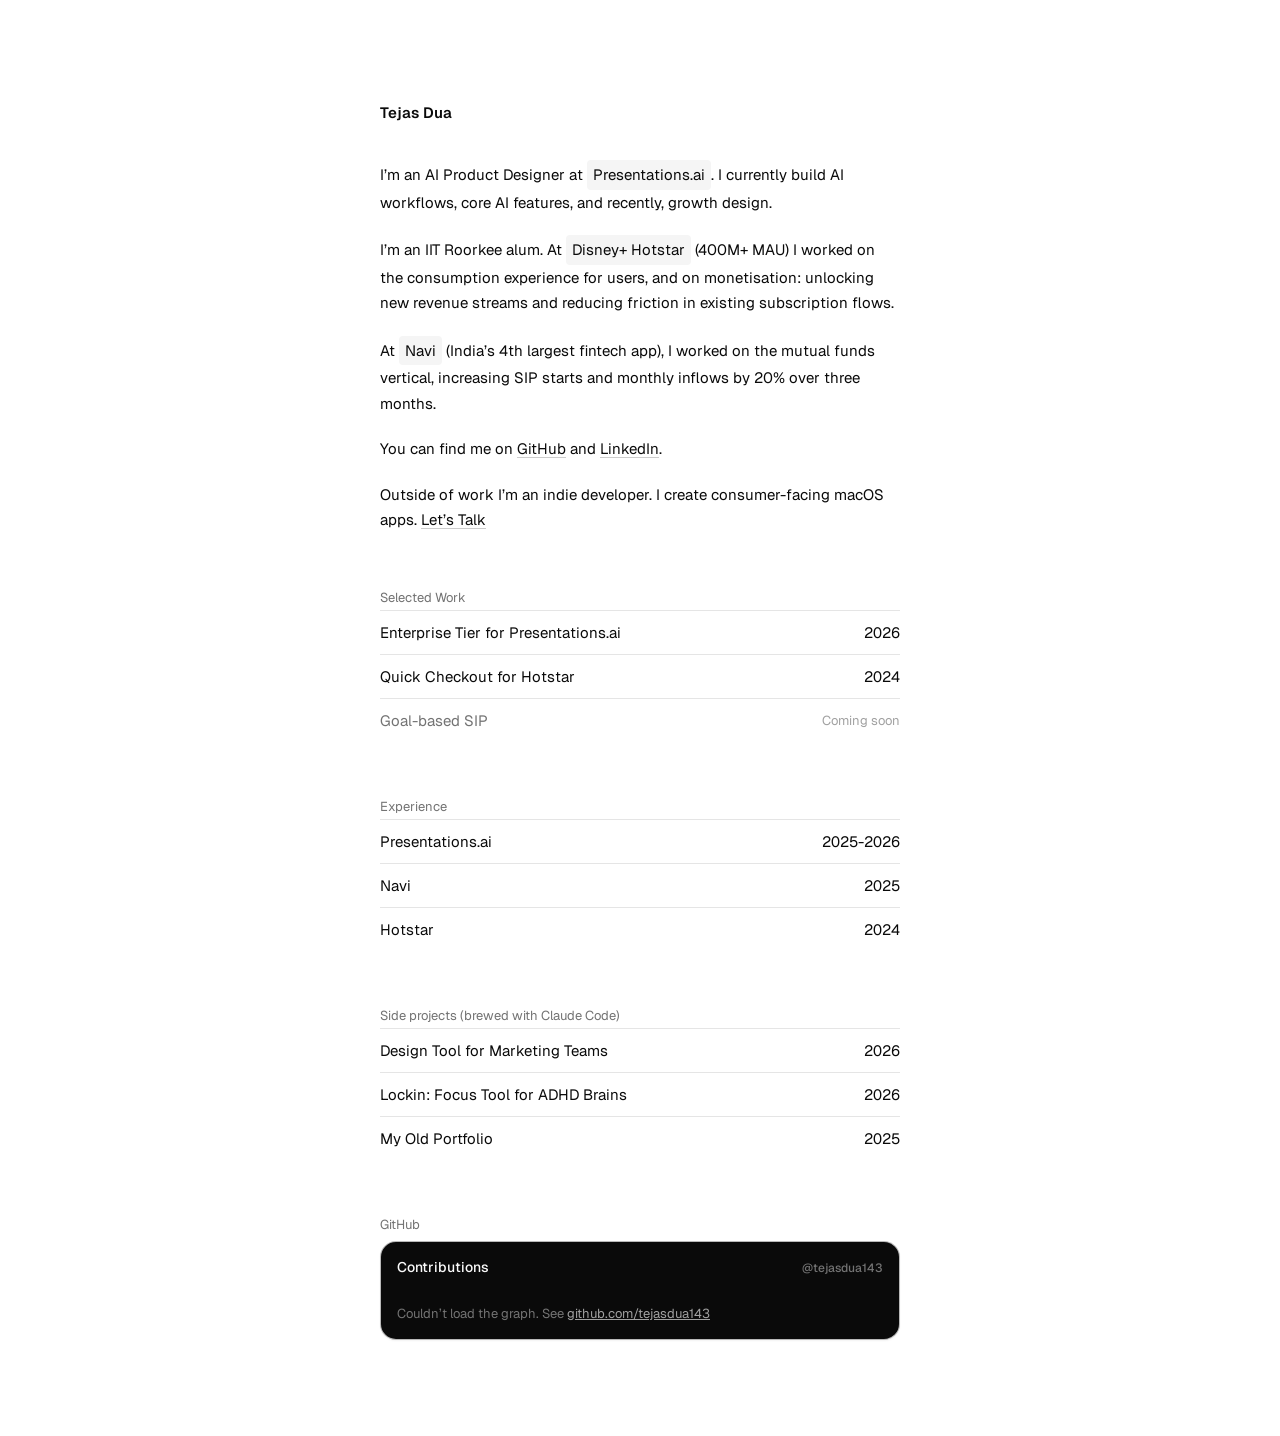
==== index.html @ 29eb4dce "New portfolio: minimal single-column site with case decks and GitHub graph Co-Authored-By: Claude Fa" ====
<!DOCTYPE html>
<html lang="en">
<head>
  <meta charset="utf-8" />
  <meta name="viewport" content="width=device-width, initial-scale=1" />
  <title>Tejas Dua</title>
  <meta name="description" content="Product Designer at Presentations.ai. Previously Hotstar and Navi. Design engineering, interaction design, and small tools that ship." />
  <link rel="preconnect" href="https://fonts.googleapis.com" />
  <link rel="preconnect" href="https://fonts.gstatic.com" crossorigin />
  <link href="https://fonts.googleapis.com/css2?family=Geist:wght@400;500;600&family=Geist+Mono:wght@400;500&family=IBM+Plex+Mono:wght@500;600&display=swap" rel="stylesheet" />
  <link rel="stylesheet" href="assets/style.css" />
  <link rel="icon" href="data:image/svg+xml,%3Csvg xmlns='http://www.w3.org/2000/svg' viewBox='0 0 100 100'%3E%3Crect width='100' height='100' rx='20' fill='%230a0a0a'/%3E%3Ctext x='50' y='68' font-size='52' font-family='monospace' fill='%23C2F703' text-anchor='middle'%3ETD%3C/text%3E%3C/svg%3E" />
</head>
<body>
  <main>
    <div class="ascii-fluid" aria-hidden="true"><canvas id="fluid-canvas"></canvas></div>

    <div class="column">

      <div class="page-header anim anim-header">
        <h1 class="site-name anim anim-name">Tejas Dua</h1>
        <div class="mode-control" hidden>
          <span>Design Engineer</span>
          <button class="switch" id="engineer-switch" role="switch" aria-checked="false" aria-label="Toggle Design Engineer mode">
            <span class="switch-thumb"></span>
          </button>
        </div>
      </div>

      <!-- Designer view -->
      <div id="designer-view">
        <div class="intro anim anim-intro">
          <p>I&rsquo;m an AI Product Designer at <a href="https://www.presentations.ai/" target="_blank" rel="noopener noreferrer" class="chip">Presentations.ai</a>. I currently build AI workflows, core AI features, and recently, growth design.</p>
          <p>I&rsquo;m an IIT Roorkee alum. At <a href="https://www.hotstar.com/" target="_blank" rel="noopener noreferrer" class="chip chip-hotstar">Disney+ Hotstar</a> (400M+ MAU) I worked on the consumption experience for users, and on monetisation: unlocking new revenue streams and reducing friction in existing subscription flows.</p>
          <p>At <a href="https://navi.com/" target="_blank" rel="noopener noreferrer" class="chip chip-navi">Navi</a> (India&rsquo;s 4th largest fintech app), I worked on the mutual funds vertical, increasing SIP starts and monthly inflows by 20% over three months.</p>
          <p>You can find me on <a href="https://github.com/TequilaTejas" target="_blank" rel="noopener noreferrer" class="ulink">GitHub</a> and <a href="https://www.linkedin.com/in/tejasdua/" target="_blank" rel="noopener noreferrer" class="ulink">LinkedIn</a>.</p>
          <div class="intro-last">Outside of work I&rsquo;m an indie developer. I create consumer-facing macOS apps. <a href="mailto:tejas.dua.cards@gmail.com" class="ulink">Let&rsquo;s Talk</a></div>
        </div>

        <section class="list-section anim anim-section">
          <h2 class="anim anim-label">Selected Work</h2>
          <div>
            <div class="row-wrap anim anim-row"><a href="case-presentations-ai.html" class="row"><span>Enterprise Tier for Presentations.ai</span><span class="year">2026</span></a></div>
            <div class="row-wrap anim anim-row"><a href="case-hotstar.html" class="row"><span>Quick Checkout for Hotstar</span><span class="year">2024</span></a></div>
            <div class="row-wrap anim anim-row"><div class="row row-soon"><span>Goal-based SIP</span><span class="year">Coming soon</span></div></div>
          </div>
        </section>

        <section class="list-section anim anim-section">
          <h2 class="anim anim-label">Experience</h2>
          <div>
            <div class="row-wrap anim anim-row"><a href="https://www.presentations.ai/" target="_blank" rel="noopener noreferrer" class="row"><span>Presentations.ai</span><span class="year">2025-2026</span></a></div>
            <div class="row-wrap anim anim-row"><a href="https://navi.com/" target="_blank" rel="noopener noreferrer" class="row"><span>Navi</span><span class="year">2025</span></a></div>
            <div class="row-wrap anim anim-row"><a href="https://www.hotstar.com/" target="_blank" rel="noopener noreferrer" class="row"><span>Hotstar</span><span class="year">2024</span></a></div>
          </div>
        </section>

        <section class="list-section-last anim anim-section">
          <h2 class="anim anim-label">Side projects (brewed with Claude Code)</h2>
          <div>
            <div class="row-wrap anim anim-row"><a href="https://tequilatejas.github.io/presentations-ai-marketing-tool/" target="_blank" rel="noopener noreferrer" class="row"><span>Design Tool for Marketing Teams</span><span class="year">2026</span></a></div>
            <div class="row-wrap anim anim-row"><a href="https://github.com/TequilaTejas/lockin" target="_blank" rel="noopener noreferrer" class="row"><span>Lockin: Focus Tool for ADHD Brains</span><span class="year">2026</span></a></div>
            <div class="row-wrap anim anim-row"><a href="https://tequilatejas.github.io/tejasdua.com/" target="_blank" rel="noopener noreferrer" class="row"><span>My Old Portfolio</span><span class="year">2025</span></a></div>
          </div>
        </section>
      </div>

      <!-- Design Engineer view -->
      <div id="engineer-view" hidden>
        <div class="gallery">
          <a class="demo-card" href="https://tequilatejas.github.io/pacer/" target="_blank" rel="noopener noreferrer" aria-label="Pacer, live demo">
            <iframe src="https://tequilatejas.github.io/pacer/" loading="lazy" tabindex="-1" title="Pacer demo"></iframe>
            <span class="demo-pill">View live ↗</span>
          </a>
          <a class="demo-card" href="https://tequilatejas.github.io/emi-success/" target="_blank" rel="noopener noreferrer" aria-label="EMI Success, live demo">
            <iframe src="https://tequilatejas.github.io/emi-success/" loading="lazy" tabindex="-1" title="EMI Success demo"></iframe>
            <span class="demo-pill">View live ↗</span>
          </a>
          <a class="demo-card" href="https://tequilatejas.github.io/emi-ai-showcase/" target="_blank" rel="noopener noreferrer" aria-label="EMI AI Showcase, live demo">
            <iframe src="https://tequilatejas.github.io/emi-ai-showcase/" loading="lazy" tabindex="-1" title="EMI AI Showcase demo"></iframe>
            <span class="demo-pill">View live ↗</span>
          </a>
          <a class="demo-card" href="https://tequilatejas.github.io/nudge-system-design/" target="_blank" rel="noopener noreferrer" aria-label="Nudge Simulators, live demo">
            <iframe src="https://tequilatejas.github.io/nudge-system-design/" loading="lazy" tabindex="-1" title="Nudge Simulators demo"></iframe>
            <span class="demo-pill">View live ↗</span>
          </a>
          <a class="demo-card" href="https://tejasdua.com/" target="_blank" rel="noopener noreferrer" aria-label="Retro arcade portfolio, live demo">
            <iframe src="https://tejasdua.com/" loading="lazy" tabindex="-1" title="Retro arcade portfolio demo"></iframe>
            <span class="demo-pill">View live ↗</span>
          </a>
        </div>
      </div>

      <section class="gh-section anim anim-section">
        <h2 class="anim anim-label">GitHub</h2>
        <div class="gh-card">
          <div class="gh-head">
            <span id="gh-total">Loading contributions&hellip;</span>
            <span class="gh-user">@tejasdua143</span>
          </div>
          <div class="gh-graph-wrap">
            <div class="gh-months" id="gh-months"></div>
            <div class="gh-graph" id="gh-graph"></div>
          </div>
          <div class="gh-repos" id="gh-repos" hidden>
            <button class="gh-repos-bar" id="gh-repos-bar" aria-expanded="false">
              <span>Top contributions in:</span>
              <span class="gh-repos-right">
                <span class="gh-repo-avatars" id="gh-avatars"></span>
                <span class="gh-chevron" aria-hidden="true"><svg xmlns="http://www.w3.org/2000/svg" viewBox="0 0 24 24" fill="none" stroke="currentColor" stroke-width="2" stroke-linecap="round" stroke-linejoin="round"><path d="m6 9 6 6 6-6"></path></svg></span>
              </span>
            </button>
            <div class="gh-repo-list" id="gh-repo-list" hidden></div>
          </div>
        </div>
        <div class="gh-tooltip" id="gh-tooltip" hidden></div>
      </section>

    </div>
  </main>

  <script src="assets/github-graph.js"></script>
  <script src="assets/ascii-fluid.js"></script>
  <script src="assets/site.js"></script>
  <script type="module" src="assets/agentation-dev.js"></script>
</body>
</html>
---- assets/style.css ----
:root {
  --background: #fff;
  --foreground: #0a0a0a;
  --border: #e5e5e5;
  --highlight-bg: #f5f5f5;
  --input: #e5e5e5;
  --primary: #171717;
  --neutral-400: #a1a1a1;
  --neutral-500: #737373;
  --neutral-600: #525252;
  --neutral-800: #262626;
  --lime: #C2F703;
  --font-sans: "Geist", -apple-system, BlinkMacSystemFont, "Segoe UI", sans-serif;
  --font-mono: "Geist Mono", ui-monospace, SFMono-Regular, monospace;
}

* { margin: 0; padding: 0; box-sizing: border-box; }

[hidden] { display: none !important; }

html { -webkit-text-size-adjust: 100%; }

body {
  min-height: 100vh;
  display: flex;
  flex-direction: column;
  background: var(--background);
  color: var(--foreground);
  font-family: var(--font-sans);
  -webkit-font-smoothing: antialiased;
}

main {
  position: relative;
  min-height: 100vh;
  display: flex;
  justify-content: center;
  overflow-x: hidden;
  padding: 2rem 1rem;
}
@media (min-width: 640px) { main { padding: 4rem 1.5rem; } }
@media (min-width: 768px) { main { padding-top: 6rem; padding-bottom: 6rem; } }

.column { width: 100%; max-width: 520px; }

/* ASCII fluid background */
.ascii-fluid {
  pointer-events: none;
  overflow: hidden;
  position: fixed;
  inset: 0;
  z-index: -10;
  width: 100%;
  height: 100%;
}
.ascii-fluid canvas { position: absolute; inset: 0; width: 100%; height: 100%; }

/* Header */
.page-header {
  display: flex;
  min-height: 32px;
  flex-wrap: wrap;
  align-items: center;
  justify-content: space-between;
  gap: 12px;
  margin-bottom: 2rem;
}
.site-name {
  font-size: 15px;
  font-weight: 600;
  color: var(--foreground);
  cursor: pointer;
  user-select: none;
}
.mode-control {
  display: flex;
  align-items: center;
  gap: 8px;
  color: var(--neutral-500);
  font-size: 14px;
}

/* Switch (sm: 24 x 14, thumb 12) */
.switch {
  position: relative;
  display: inline-flex;
  flex-shrink: 0;
  align-items: center;
  width: 24px;
  height: 14px;
  border: 1px solid transparent;
  border-radius: 9999px;
  background: var(--input);
  cursor: pointer;
  transition: all .15s cubic-bezier(.4, 0, .2, 1);
  outline: none;
  padding: 0;
}
.switch::after { content: ""; position: absolute; inset: -8px -12px; }
.switch:focus-visible { box-shadow: 0 0 0 3px rgba(161,161,161,.5); }
.switch[aria-checked="true"] { background: var(--primary); }
.switch-thumb {
  pointer-events: none;
  display: block;
  width: 12px;
  height: 12px;
  border-radius: 9999px;
  background: var(--background);
  transform: translateX(0);
  transition: transform .15s cubic-bezier(.4, 0, .2, 1);
}
.switch[aria-checked="true"] .switch-thumb { transform: translateX(calc(100% - 2px)); }

/* Intro */
.intro { margin-bottom: 3.5rem; }
.intro > * + * { margin-top: 1.25rem; }
.intro p, .intro-last { font-size: 15px; line-height: 1.7; color: var(--foreground); }

.chip {
  display: inline-flex;
  align-items: center;
  background: var(--highlight-bg);
  padding: 2px 6px;
  border-radius: 4px;
  color: var(--foreground);
  text-decoration: none;
  transition: background-color .2s, color .2s;
}
.chip:hover { background: var(--lime); color: #000; }

.ulink {
  color: var(--foreground);
  text-decoration: underline;
  text-underline-offset: 3px;
  text-decoration-color: #ccc;
  transition: text-decoration-color .2s;
}
.ulink:hover { text-decoration-color: var(--foreground); }

/* List sections */
.list-section { margin-bottom: 3.5rem; }
.list-section h2, .list-section-last h2 {
  font-size: 13px;
  color: var(--neutral-500);
  margin-bottom: 4px;
  font-weight: 400;
}
.row {
  position: relative;
  display: flex;
  align-items: center;
  justify-content: space-between;
  padding: 12px 0;
  border-top: 1px solid var(--border);
  cursor: pointer;
  text-decoration: none;
  color: inherit;
  font-size: 15px;
}
.row .year { font-variant-numeric: tabular-nums; }
.row span { transition: transform .2s cubic-bezier(.25,.46,.45,.94), color .2s; }
.row:hover span:first-child { transform: translateX(4px); }
.row:hover .year { color: var(--neutral-500); }
.row-soon { cursor: default; }
.row-soon span:first-child { color: var(--neutral-500); }
.row-soon .year { font-size: 13px; color: var(--neutral-400); font-variant-numeric: normal; }
.row-soon:hover span:first-child { transform: none; }
.row-soon:hover .year { color: var(--neutral-400); }

/* Design Engineer gallery */
.gallery { display: flex; flex-direction: column; gap: 24px; }
.demo-card {
  position: relative;
  display: block;
  width: 100%;
  aspect-ratio: 16 / 10;
  border-radius: 16px;
  overflow: hidden;
  background: #e5e5e5;
  border: 1px solid rgba(229,229,229,.8);
  box-shadow: 0 1px 2px rgba(0,0,0,.05);
  cursor: pointer;
  transition: transform .3s;
}
.demo-card:hover { transform: scale(1.01); }
.demo-card iframe {
  width: 1280px;
  height: 800px;
  border: 0;
  pointer-events: none;
  transform-origin: top left;
  /* scaled in JS to fit card width */
}
.demo-pill {
  position: absolute;
  bottom: 16px;
  right: 16px;
  background: rgba(255,255,255,.9);
  backdrop-filter: blur(4px);
  color: var(--foreground);
  padding: 6px 14px;
  border-radius: 9999px;
  font-size: 13px;
  font-weight: 500;
  opacity: 0;
  transform: scale(.9) translateY(4px);
  transition: opacity .2s ease-out, transform .2s ease-out;
}
.demo-card:hover .demo-pill { opacity: 1; transform: scale(1) translateY(0); }

/* GitHub contributions */
.gh-section { margin-top: 3.5rem; }
.gh-section h2 {
  font-size: 13px;
  color: var(--neutral-500);
  margin-bottom: 4px;
  font-weight: 400;
}
.gh-card {
  background: #0a0a0a;
  border: 1px solid rgba(229,229,229,.8);
  border-radius: 1rem;
  padding: 16px;
  box-shadow: 0 1px 2px rgba(0,0,0,.05);
  margin-top: 8px;
}
.gh-head {
  display: flex;
  align-items: baseline;
  justify-content: space-between;
  gap: 12px;
  margin-bottom: 12px;
}
.gh-head span {
  color: #fafafa;
  font-size: 14px;
  font-weight: 500;
}
.gh-head a {
  color: #737373;
  font-size: 12px;
  text-decoration: none;
  transition: color .2s;
  white-space: nowrap;
}
.gh-head a:hover { color: #fafafa; }
.gh-head .gh-user { color: #737373; font-size: 12px; white-space: nowrap; }
.gh-graph-wrap { overflow-x: auto; }
.gh-months {
  display: flex;
  position: relative;
  height: 14px;
  font-size: 10px;
  color: #737373;
  font-family: var(--font-mono);
}
.gh-months span { position: absolute; top: 0; }
.gh-graph {
  display: grid;
  grid-auto-flow: column;
  grid-template-rows: repeat(7, 14px);
  grid-auto-columns: 14px;
  gap: 3px;
}
.gh-cell {
  width: 14px;
  height: 14px;
  border-radius: 3px;
  background: #161b22;
}
.gh-cell[data-level="1"] { background: #0e4429; }
.gh-cell[data-level="2"] { background: #006d32; }
.gh-cell[data-level="3"] { background: #26a641; }
.gh-cell[data-level="4"] { background: #39d353; }
.gh-cell:hover { outline: 1px solid rgba(255,255,255,.4); }
.gh-error { color: #737373; font-size: 13px; }

/* top-contributions bar */
.gh-repos { margin-top: 12px; }
.gh-repos-bar {
  width: 100%;
  display: flex;
  align-items: center;
  justify-content: space-between;
  gap: 12px;
  background: #151515;
  border: 1px solid #232323;
  border-radius: 12px;
  padding: 8px 8px 8px 14px;
  color: #fafafa;
  font-size: 14px;
  font-family: var(--font-sans);
  cursor: pointer;
  text-align: left;
  transition: background-color .2s;
}
.gh-repos-bar:hover { background: #1a1a1a; }
.gh-repos-right { display: flex; align-items: center; gap: 10px; }
.gh-repo-avatars { display: flex; }
.gh-avatar {
  width: 26px;
  height: 26px;
  border-radius: 50%;
  border: 2px solid #151515;
  background: #fff;
  margin-left: -8px;
}
.gh-avatar:first-child { margin-left: 0; }
.gh-chevron {
  display: flex;
  align-items: center;
  justify-content: center;
  width: 28px;
  height: 28px;
  border-radius: 50%;
  border: 1px solid #333;
  color: #a1a1a1;
  flex-shrink: 0;
}
.gh-chevron svg { width: 14px; height: 14px; transition: transform .25s cubic-bezier(.25,.46,.45,.94); }
.gh-repos-bar[aria-expanded="true"] .gh-chevron svg { transform: rotate(180deg); }
.gh-repo-list { padding: 4px 6px 0; }
.gh-repo-row {
  display: flex;
  align-items: center;
  justify-content: space-between;
  gap: 12px;
  padding: 9px 8px;
  border-bottom: 1px solid #1c1c1c;
  text-decoration: none;
}
.gh-repo-row:last-child { border-bottom: 0; }
.gh-repo-row .name { color: #d4d4d4; font-size: 13px; transition: color .2s; }
.gh-repo-row:hover .name { color: #fff; }
.gh-repo-row .date { color: #737373; font-size: 12px; font-family: var(--font-mono); white-space: nowrap; }
.gh-tooltip {
  position: fixed;
  z-index: 50;
  pointer-events: none;
  background: #262626;
  color: #fafafa;
  font-size: 12px;
  padding: 4px 8px;
  border-radius: 6px;
  white-space: nowrap;
  transform: translate(-50%, calc(-100% - 8px));
  box-shadow: 0 2px 8px rgba(0,0,0,.35);
}

/* ASCII footer */
.ascii-footer {
  position: relative;
  margin-top: 4rem;
  height: 220px;
  width: 100%;
  overflow: hidden;
  border-radius: 1rem;
  border: 1px solid rgba(229,229,229,.8);
  background: #0a0a0a;
  box-shadow: 0 1px 2px rgba(0,0,0,.05);
}
@media (min-width: 640px) { .ascii-footer { margin-top: 5rem; height: 300px; } }
.ascii-text-container { position: relative; width: 100%; height: 100%; }
.ascii-text-container canvas {
  position: absolute;
  left: 0;
  top: 0;
  width: 100%;
  height: 100%;
  image-rendering: pixelated;
}

/* Entrance animations */
.anim { opacity: 0; }
.loaded .anim-header { animation: slideDown .5s cubic-bezier(.25,.46,.45,.94) forwards; }
.loaded .anim-name   { animation: slideRight .4s .1s cubic-bezier(.25,.46,.45,.94) forwards; }
.loaded .anim-intro  { animation: fadeIn .6s .1s forwards; }
.loaded .anim-section{ animation: fadeUp12 .4s .25s cubic-bezier(.25,.46,.45,.94) forwards; }
.loaded .anim-label  { animation: fadeIn .4s .35s forwards; }
.loaded .anim-row    { animation: fadeUp8 .4s cubic-bezier(.25,.46,.45,.94) forwards; }
.loaded .anim-row:nth-child(1) { animation-delay: .40s; }
.loaded .anim-row:nth-child(2) { animation-delay: .46s; }
.loaded .anim-row:nth-child(3) { animation-delay: .52s; }
.loaded .anim-row:nth-child(4) { animation-delay: .58s; }
.loaded .anim-row:nth-child(5) { animation-delay: .64s; }
.loaded .anim-row:nth-child(6) { animation-delay: .70s; }

/* View swap */
.view-enter { animation: fadeUp16 .4s cubic-bezier(.25,.46,.45,.94) forwards; }
.view-exit  { animation: fadeOutUp .25s ease-in forwards; }

@keyframes slideDown  { from { opacity: 0; transform: translateY(-10px); } to { opacity: 1; transform: none; } }
@keyframes slideRight { from { opacity: 0; transform: translateX(-8px); }  to { opacity: 1; transform: none; } }
@keyframes fadeIn     { from { opacity: 0; } to { opacity: 1; } }
@keyframes fadeUp8    { from { opacity: 0; transform: translateY(8px); }  to { opacity: 1; transform: none; } }
@keyframes fadeUp12   { from { opacity: 0; transform: translateY(12px); } to { opacity: 1; transform: none; } }
@keyframes fadeUp16   { from { opacity: 0; transform: translateY(16px); } to { opacity: 1; transform: none; } }
@keyframes fadeOutUp  { from { opacity: 1; transform: none; } to { opacity: 0; transform: translateY(16px); } }

/* Project page */
.back-nav {
  display: flex;
  min-height: 32px;
  flex-wrap: wrap;
  align-items: center;
  justify-content: space-between;
  gap: 12px;
  margin-bottom: 2rem;
  font-size: 14px;
}
.back-link {
  display: inline-flex;
  align-items: center;
  gap: 6px;
  color: var(--foreground);
  text-decoration: none;
  font-weight: 600;
  font-size: 15px;
  transition: color .2s;
}
.back-link:hover { color: var(--neutral-500); }
.back-link svg { width: 16px; height: 16px; transition: transform .2s; }
.back-link:hover svg { transform: translateX(-4px); }
.ext-link {
  display: inline-flex;
  align-items: center;
  gap: 4px;
  color: var(--neutral-500);
  text-decoration: none;
  font-size: 14px;
  transition: color .2s;
}
.ext-link:hover { color: var(--foreground); }
.ext-link svg { width: 14px; height: 14px; }

.project-header { margin-bottom: 3.5rem; }
.project-meta {
  display: flex;
  flex-wrap: wrap;
  align-items: center;
  gap: 10px;
  font-size: 13px;
  color: var(--neutral-500);
  margin-bottom: 12px;
}
.project-meta .mono { font-family: var(--font-mono); }
.project-header h1 {
  font-size: 1.875rem;
  font-weight: 600;
  letter-spacing: -0.025em;
  margin-bottom: 12px;
}
@media (min-width: 640px) { .project-header h1 { font-size: 2.25rem; } }
.project-sub {
  font-size: 1.125rem;
  color: var(--neutral-600);
  line-height: 1.375;
  margin-bottom: 20px;
}
@media (min-width: 640px) { .project-sub { font-size: 1.25rem; } }
.overview-card {
  padding: 16px;
  background: rgba(250,250,250,.8);
  border: 1px solid rgba(229,229,229,.8);
  backdrop-filter: blur(4px);
}
@media (min-width: 640px) { .overview-card { padding: 20px; } }
.overview-card h2 {
  font-size: 12px;
  font-family: var(--font-mono);
  text-transform: uppercase;
  letter-spacing: .05em;
  color: var(--neutral-500);
  font-weight: 500;
  margin-bottom: 8px;
}
.overview-card p { font-size: 15px; line-height: 1.7; color: var(--neutral-800); }

.screens { display: flex; flex-direction: column; gap: 3rem; }
@media (min-width: 640px) { .screens { gap: 4rem; } }
.screens-head {
  display: flex;
  align-items: center;
  justify-content: space-between;
  border-bottom: 1px solid var(--border);
  padding-bottom: 12px;
}
.screens-head h2 {
  font-size: 13px;
  font-family: var(--font-mono);
  text-transform: uppercase;
  letter-spacing: .05em;
  color: var(--neutral-500);
  font-weight: 500;
}
.screens-head span { font-size: 12px; color: var(--neutral-400); }

.screen { display: flex; flex-direction: column; gap: 12px; }
.screen-title { display: flex; align-items: center; gap: 10px; padding: 0 2px; }
.screen-title .num { font-size: 12px; font-family: var(--font-mono); color: var(--neutral-400); }
.screen-title h3 { font-size: 15px; font-weight: 500; }
.screen-frame {
  position: relative;
  width: 100%;
  overflow: hidden;
  background: #fff;
  border: 1px solid rgba(229,229,229,.9);
  box-shadow: 0 1px 2px rgba(0,0,0,.05);
  cursor: zoom-in;
  transition: border-color .3s, box-shadow .3s;
}
.screen:hover .screen-frame { border-color: var(--neutral-400); box-shadow: 0 1px 3px rgba(0,0,0,.1); }
.screen-frame img { width: 100%; height: auto; display: block; transition: transform .3s; }
.screen:hover .screen-frame img { transform: scale(1.005); }
.screen-frame .placeholder {
  aspect-ratio: 16 / 10;
  display: flex;
  align-items: center;
  justify-content: center;
  color: var(--neutral-400);
  font-size: 13px;
  font-family: var(--font-mono);
  background: repeating-linear-gradient(45deg, #fafafa 0 12px, #f5f5f5 12px 24px);
}
.screen-frame iframe {
  width: 1280px;
  height: 800px;
  border: 0;
  pointer-events: none;
  transform-origin: top left;
}
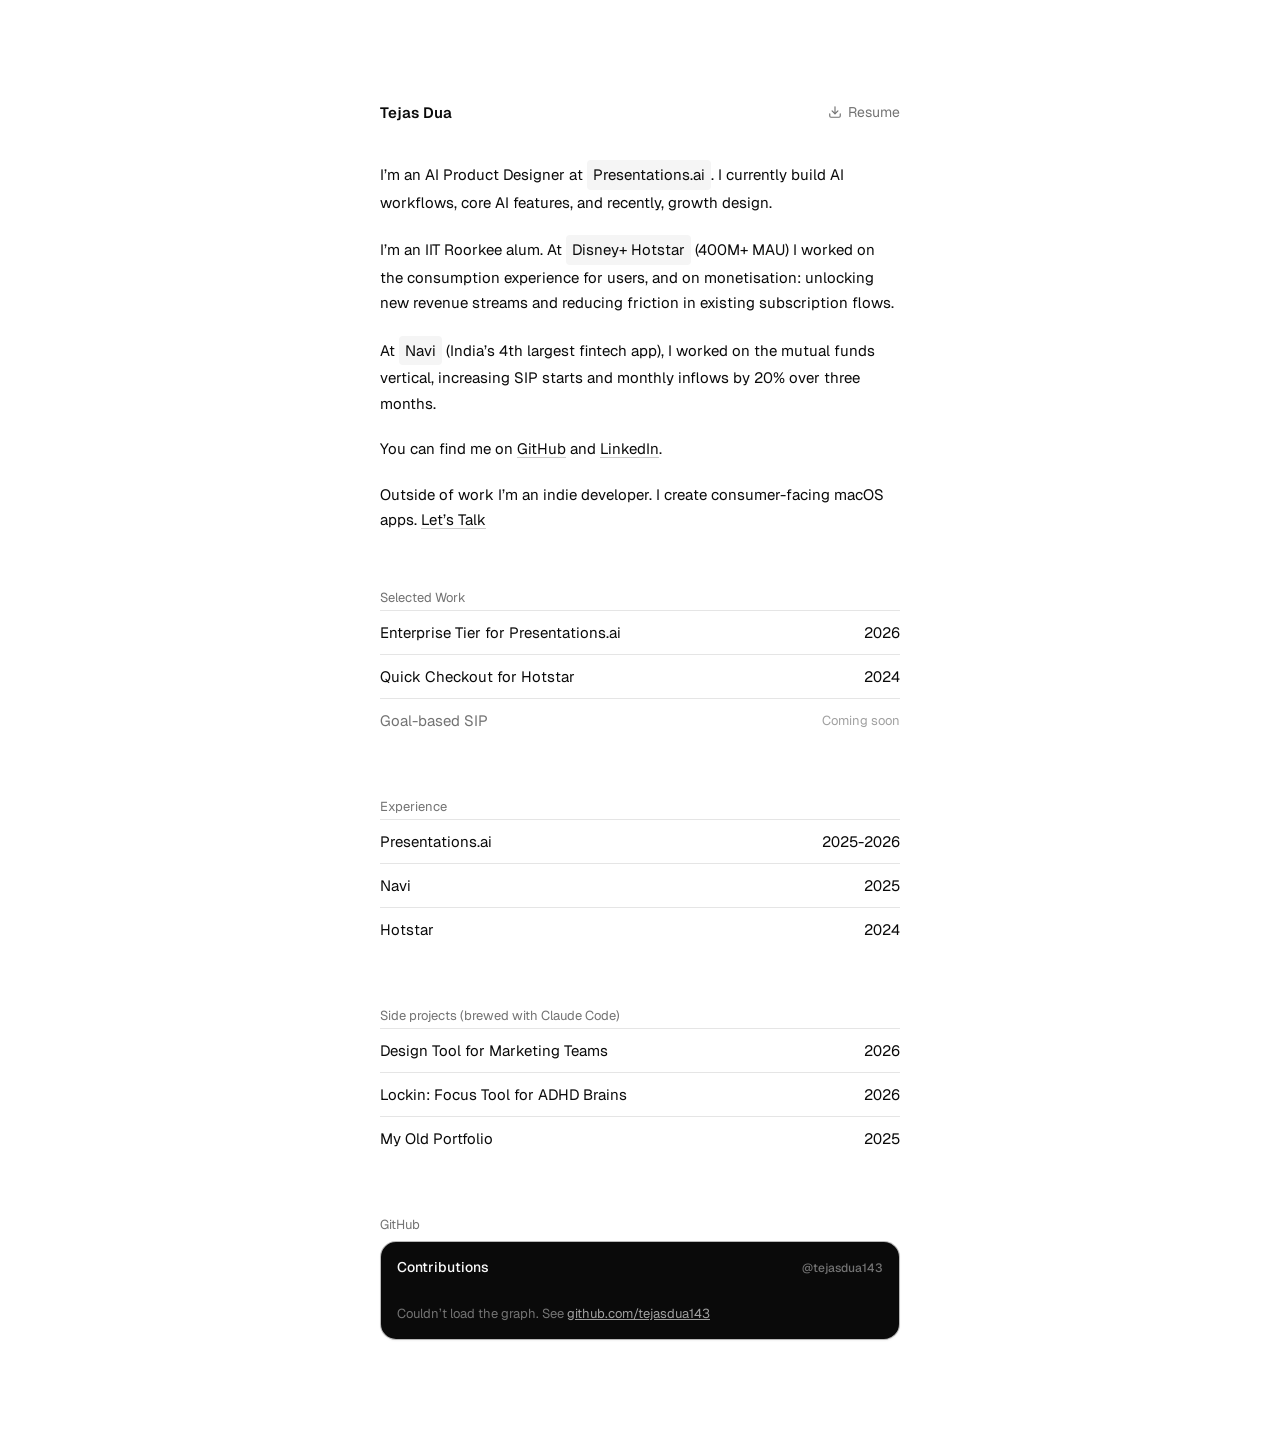
==== commit fedc0fc0: "Replace hidden Design Engineer toggle with resume download button Co-Authored-By: Claude Fable 5 <no" ====
--- a/index.html
+++ b/index.html
@@ -19,12 +19,10 @@
 
       <div class="page-header anim anim-header">
         <h1 class="site-name anim anim-name">Tejas Dua</h1>
-        <div class="mode-control" hidden>
-          <span>Design Engineer</span>
-          <button class="switch" id="engineer-switch" role="switch" aria-checked="false" aria-label="Toggle Design Engineer mode">
-            <span class="switch-thumb"></span>
-          </button>
-        </div>
+        <a class="resume-btn" href="TejasDua-Resume.pdf" download="TejasDua-Resume.pdf">
+          <svg xmlns="http://www.w3.org/2000/svg" viewBox="0 0 24 24" fill="none" stroke="currentColor" stroke-width="2" stroke-linecap="round" stroke-linejoin="round" aria-hidden="true"><path d="M21 15v4a2 2 0 0 1-2 2H5a2 2 0 0 1-2-2v-4"></path><polyline points="7 10 12 15 17 10"></polyline><line x1="12" x2="12" y1="15" y2="3"></line></svg>
+          <span>Resume</span>
+        </a>
       </div>
 
       <!-- Designer view -->
--- a/assets/style.css
+++ b/assets/style.css
@@ -79,6 +79,18 @@
   color: var(--neutral-500);
   font-size: 14px;
 }
+
+.resume-btn {
+  display: inline-flex;
+  align-items: center;
+  gap: 6px;
+  color: var(--neutral-500);
+  font-size: 14px;
+  text-decoration: none;
+  transition: color .2s;
+}
+.resume-btn svg { width: 14px; height: 14px; }
+.resume-btn:hover { color: var(--foreground); }
 
 /* Switch (sm: 24 x 14, thumb 12) */
 .switch {
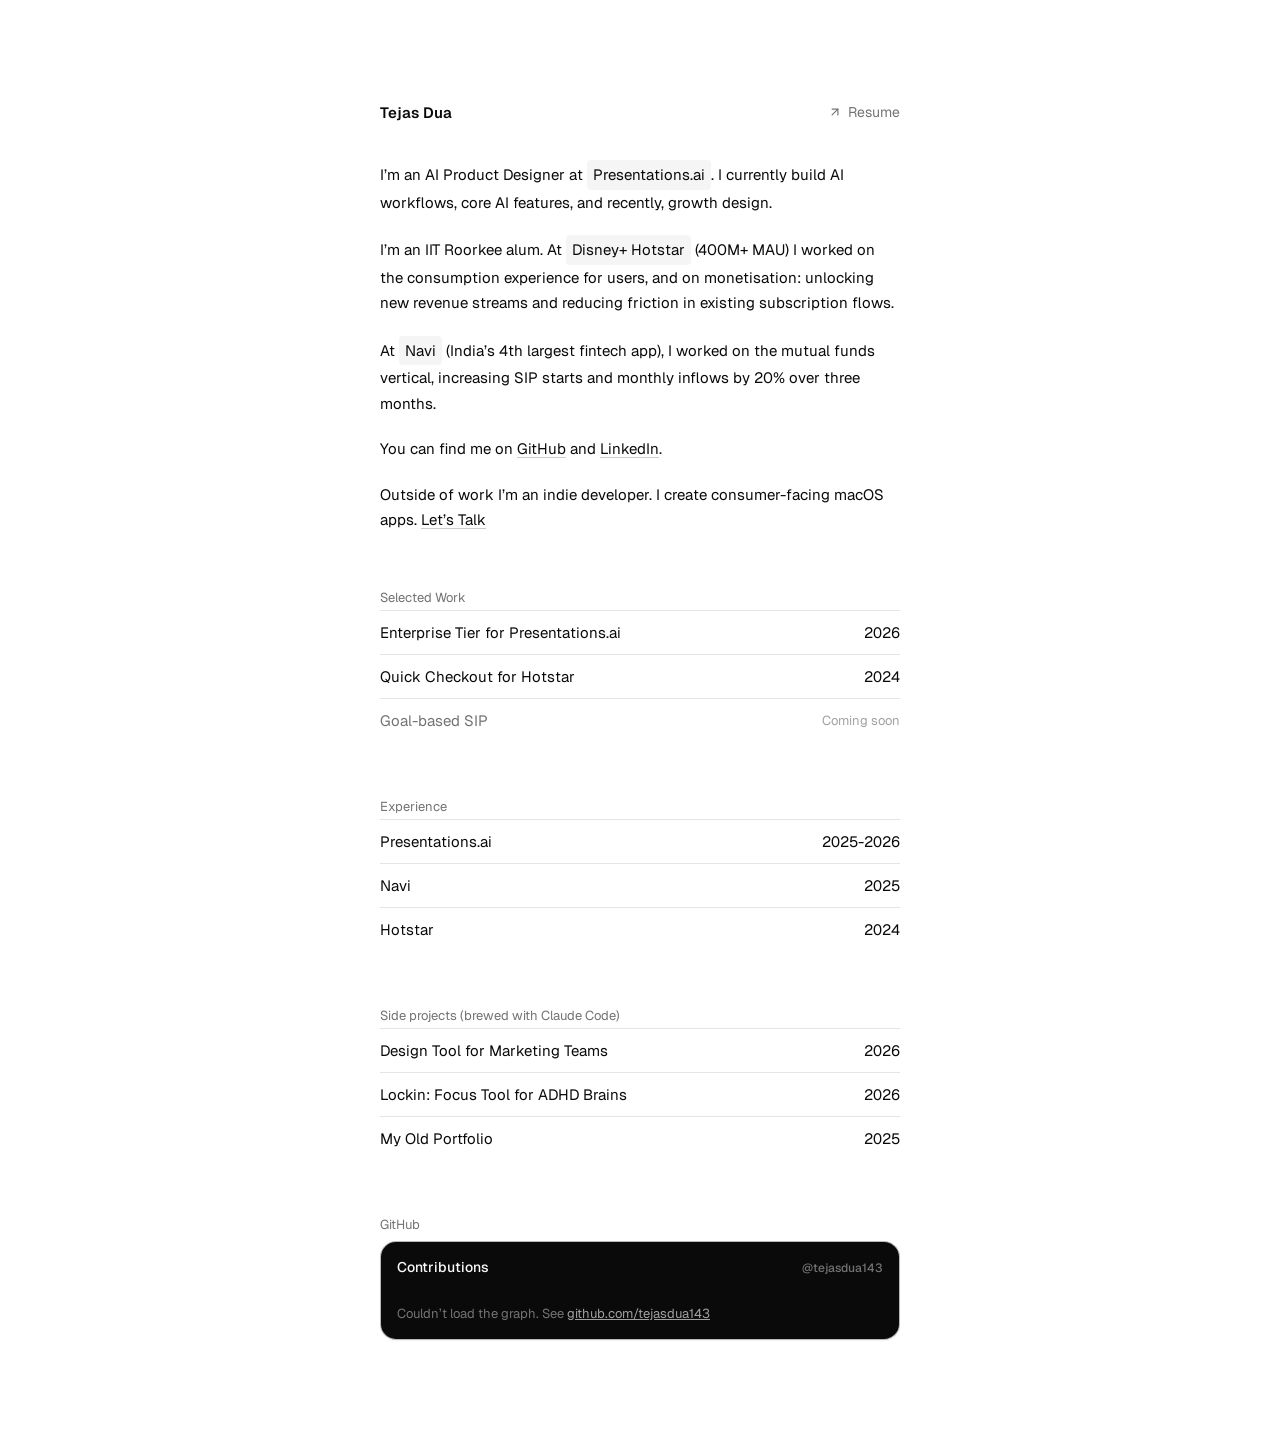
==== commit 879a624c: "Resume opens in a new tab instead of forcing download Co-Authored-By: Claude Fable 5 <noreply@anthro" ====
--- a/index.html
+++ b/index.html
@@ -19,8 +19,8 @@
 
       <div class="page-header anim anim-header">
         <h1 class="site-name anim anim-name">Tejas Dua</h1>
-        <a class="resume-btn" href="TejasDua-Resume.pdf" download="TejasDua-Resume.pdf">
-          <svg xmlns="http://www.w3.org/2000/svg" viewBox="0 0 24 24" fill="none" stroke="currentColor" stroke-width="2" stroke-linecap="round" stroke-linejoin="round" aria-hidden="true"><path d="M21 15v4a2 2 0 0 1-2 2H5a2 2 0 0 1-2-2v-4"></path><polyline points="7 10 12 15 17 10"></polyline><line x1="12" x2="12" y1="15" y2="3"></line></svg>
+        <a class="resume-btn" href="TejasDua-Resume.pdf" target="_blank" rel="noopener">
+          <svg xmlns="http://www.w3.org/2000/svg" viewBox="0 0 24 24" fill="none" stroke="currentColor" stroke-width="2" stroke-linecap="round" stroke-linejoin="round" aria-hidden="true"><path d="M7 7h10v10"></path><path d="M7 17 17 7"></path></svg>
           <span>Resume</span>
         </a>
       </div>
